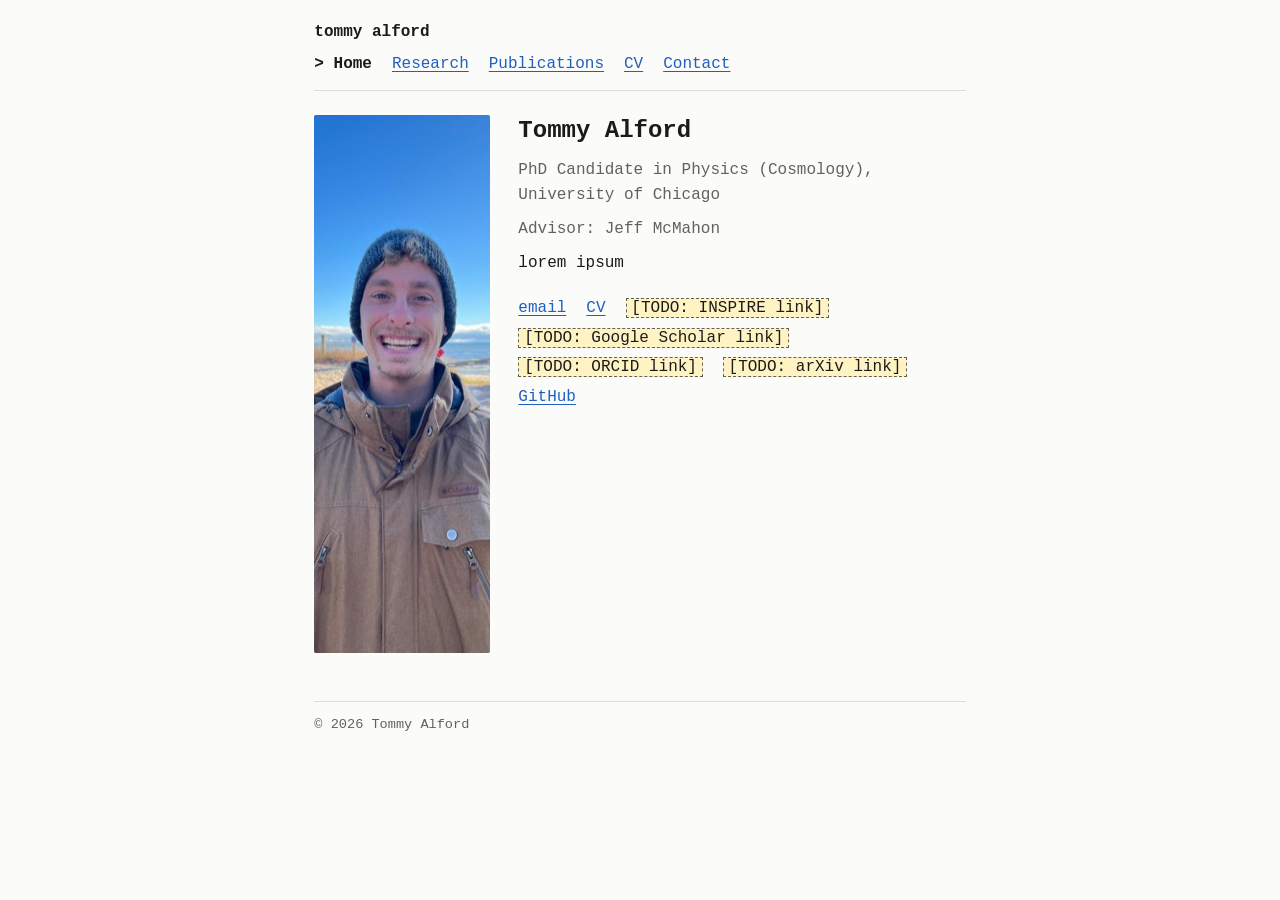
==== index.html @ ed558f35 "Add academic site: pages, styles, build script, and docs Plain HTML/CSS site with a stdlib build.py " ====
<!doctype html>
<html lang="en">
<head>
  <meta charset="utf-8">
  <meta name="viewport" content="width=device-width, initial-scale=1">
  <title>Tommy Alford</title>
  <meta name="description" content="Tommy Alford, PhD student in physics (cosmology) at the University of Chicago.">
  <meta name="color-scheme" content="light dark">
  <link rel="icon" href="assets/favicon.svg" type="image/svg+xml">
  <link rel="stylesheet" href="assets/style.css">
</head>
<body>
  <header class="site-header">
    <a class="brand" href="index.html">tommy alford</a>
    <nav aria-label="Main">
      <ul>
        <li><a href="index.html" aria-current="page">Home</a></li>
        <li><a href="research.html">Research</a></li>
        <li><a href="publications.html">Publications</a></li>
        <li><a href="cv.html">CV</a></li>
        <li><a href="contact.html">Contact</a></li>
      </ul>
    </nav>
  </header>
  <main>
    <div class="intro">
      <img class="headshot" src="assets/headshot-400.jpg" srcset="assets/headshot-400.jpg 1x, assets/headshot-800.jpg 2x" width="400" height="538" alt="Tommy Alford smiling, wearing a beanie and a brown jacket">
      <div>
        <h1>Tommy Alford</h1>
        <!-- BEGIN:intro -->
<p class="affil">PhD Candidate in Physics (Cosmology), University of Chicago</p>
<p class="affil">Advisor: Jeff McMahon</p>
<!-- END:intro -->
        <!-- BEGIN:bio -->
<p>lorem ipsum</p>
<!-- END:bio -->
        <!-- BEGIN:links -->
<ul class="links">
  <li><a href="mailto:tdalford1@gmail.com">email</a></li>
  <li><a href="cv.html">CV</a></li>
  <li><span class="todo">[TODO: INSPIRE link]</span></li>
  <li><span class="todo">[TODO: Google Scholar link]</span></li>
  <li><span class="todo">[TODO: ORCID link]</span></li>
  <li><span class="todo">[TODO: arXiv link]</span></li>
  <li><a href="https://github.com/tdalford">GitHub</a></li>
</ul>
<!-- END:links -->
      </div>
    </div>
  </main>
  <footer class="site-footer">
    <p>&copy; 2026 Tommy Alford</p>
  </footer>
</body>
</html>
---- assets/style.css ----
:root {
  color-scheme: light dark;
  --bg: #fbfbf9;
  --fg: #1b1b1a;
  --muted: #62625d;
  --accent: #1f5fbf;
  --rule: #dcdcd5;
  --todo-bg: #fff3c4;
  --font: Menlo, ui-monospace, SFMono-Regular, Consolas, "Liberation Mono", monospace;
}

@media (prefers-color-scheme: dark) {
  :root {
    --bg: #121212;
    --fg: #e6e6e1;
    --muted: #9b9b94;
    --accent: #86b4ff;
    --rule: #2d2d2b;
    --todo-bg: #3d3410;
  }
}

* { box-sizing: border-box; }

html {
  font-size: 15px;
  -webkit-text-size-adjust: 100%;
}

@media (min-width: 640px) {
  html { font-size: 16px; }
}

body {
  margin: 0 auto;
  padding: 1.25rem 1.25rem 3rem;
  max-width: 72ch;
  background: var(--bg);
  color: var(--fg);
  font-family: var(--font);
  line-height: 1.6;
  text-align: left;
}

a {
  color: var(--accent);
  text-underline-offset: 0.2em;
}

a:hover { text-decoration-thickness: 2px; }

a:focus-visible, object:focus-visible {
  outline: 2px solid var(--accent);
  outline-offset: 2px;
}

h1, h2 {
  font-weight: 700;
  line-height: 1.3;
}

h1 { font-size: 1.5rem; margin: 1.5rem 0 0.75rem; }
h2 { font-size: 1.1rem; margin: 2rem 0 0.5rem; }

p { margin: 0 0 1rem; }

/* header / nav */
.site-header {
  padding-bottom: 0.75rem;
  border-bottom: 1px solid var(--rule);
}

.brand {
  display: inline-block;
  margin-bottom: 0.4rem;
  color: var(--fg);
  font-weight: 700;
  text-decoration: none;
}

nav ul {
  display: flex;
  flex-wrap: wrap;
  gap: 0.25rem 1.25rem;
  margin: 0;
  padding: 0;
  list-style: none;
}

nav a[aria-current="page"] {
  color: var(--fg);
  text-decoration: none;
  font-weight: 700;
}

nav a[aria-current="page"]::before { content: "> "; }

/* home */
.intro {
  display: grid;
  grid-template-columns: 1fr;
  gap: 1rem 1.75rem;
  align-items: start;
  margin-top: 1.5rem;
}

.intro h1 { margin-top: 0; }

.headshot {
  width: 9rem;
  aspect-ratio: 4 / 5;
  object-fit: cover;
  object-position: 50% 25%;
  border-radius: 2px;
  background: var(--rule);
}

@media (min-width: 640px) {
  .intro { grid-template-columns: 11rem 1fr; }
  .headshot { width: 11rem; }
}

.affil { color: var(--muted); margin-bottom: 0.5rem; }

.links {
  display: flex;
  flex-wrap: wrap;
  gap: 0.25rem 1.25rem;
  margin: 1.25rem 0 0;
  padding: 0;
  list-style: none;
}

/* contact */
.kv {
  display: grid;
  grid-template-columns: max-content 1fr;
  gap: 0.4rem 1.5rem;
  margin: 1rem 0;
}

.kv dt { color: var(--muted); }
.kv dd { margin: 0; overflow-wrap: anywhere; }

@media (max-width: 479px) {
  .kv { grid-template-columns: 1fr; gap: 0; }
  .kv dd { margin-bottom: 0.75rem; }
}

/* publications */
.blurb { color: var(--muted); font-size: 0.9rem; }

.pubs {
  margin: 1rem 0 0;
  padding: 0;
  list-style: none;
}

.pubs li {
  margin-bottom: 1.25rem;
  padding-left: 1rem;
  border-left: 2px solid var(--rule);
}

.pubs li > span { display: block; }
.pub-authors { color: var(--muted); }
.pub-authors strong { color: var(--fg); }
.pub-venue { font-style: italic; }
.pub-links { margin-top: 0.15rem; }
.pub-contrib { margin-top: 0.25rem; font-size: 0.9rem; color: var(--muted); }

/* cv */
.pdf {
  display: block;
  width: 100%;
  height: 80vh;
  min-height: 28rem;
  border: 1px solid var(--rule);
}

.pdf-note { display: none; color: var(--muted); }

@media (max-width: 700px), (pointer: coarse) {
  .pdf { display: none; }
  .pdf-note { display: block; }
}

.button {
  display: inline-block;
  margin: 0.25rem 0 1rem;
  padding: 0.3rem 0.8rem;
  border: 1px solid var(--accent);
  border-radius: 2px;
  text-decoration: none;
}

.button:hover { background: var(--accent); color: var(--bg); }

/* placeholders */
.todo {
  padding: 0 0.3em;
  background: var(--todo-bg);
  color: var(--fg);
  border: 1px dashed var(--muted);
}

.site-footer {
  margin-top: 3rem;
  padding-top: 0.75rem;
  border-top: 1px solid var(--rule);
  color: var(--muted);
  font-size: 0.85rem;
}
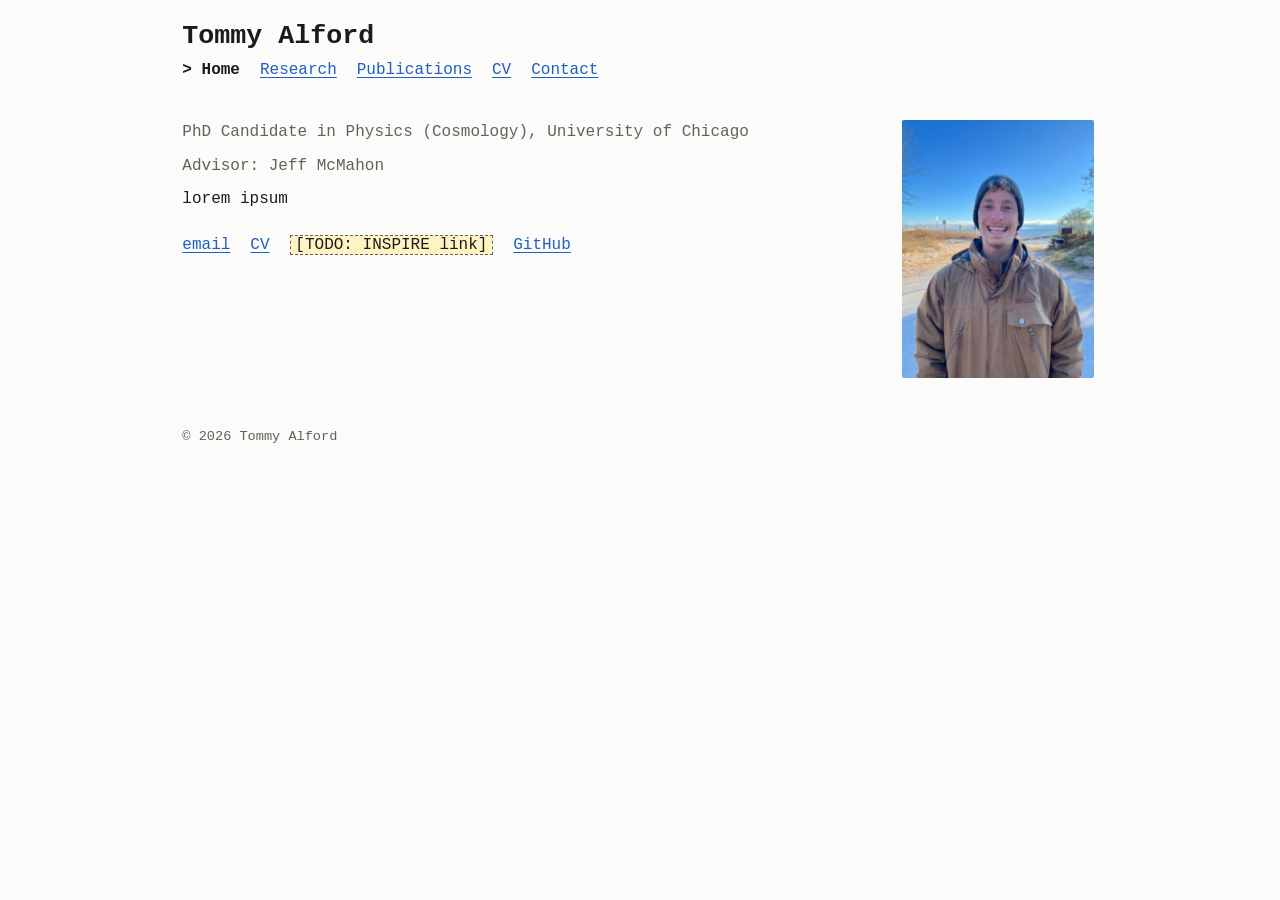
==== commit 8da31c1a: "Restyle layout: photo on right, larger title, no section rules Move the headshot to the right of the" ====
--- a/index.html
+++ b/index.html
@@ -11,7 +11,7 @@
 </head>
 <body>
   <header class="site-header">
-    <a class="brand" href="index.html">tommy alford</a>
+    <a class="brand" href="index.html">Tommy Alford</a>
     <nav aria-label="Main">
       <ul>
         <li><a href="index.html" aria-current="page">Home</a></li>
@@ -22,11 +22,11 @@
       </ul>
     </nav>
   </header>
-  <main>
+  <main class="home">
     <div class="intro">
       <img class="headshot" src="assets/headshot-400.jpg" srcset="assets/headshot-400.jpg 1x, assets/headshot-800.jpg 2x" width="400" height="538" alt="Tommy Alford smiling, wearing a beanie and a brown jacket">
       <div>
-        <h1>Tommy Alford</h1>
+        <h1 class="sr-only">Tommy Alford</h1>
         <!-- BEGIN:intro -->
 <p class="affil">PhD Candidate in Physics (Cosmology), University of Chicago</p>
 <p class="affil">Advisor: Jeff McMahon</p>
@@ -39,9 +39,6 @@
   <li><a href="mailto:tdalford1@gmail.com">email</a></li>
   <li><a href="cv.html">CV</a></li>
   <li><span class="todo">[TODO: INSPIRE link]</span></li>
-  <li><span class="todo">[TODO: Google Scholar link]</span></li>
-  <li><span class="todo">[TODO: ORCID link]</span></li>
-  <li><span class="todo">[TODO: arXiv link]</span></li>
   <li><a href="https://github.com/tdalford">GitHub</a></li>
 </ul>
 <!-- END:links -->
--- a/assets/style.css
+++ b/assets/style.css
@@ -34,7 +34,7 @@
 body {
   margin: 0 auto;
   padding: 1.25rem 1.25rem 3rem;
-  max-width: 72ch;
+  max-width: calc(72ch + 16.5rem);
   background: var(--bg);
   color: var(--fg);
   font-family: var(--font);
@@ -65,17 +65,29 @@
 p { margin: 0 0 1rem; }
 
 /* header / nav */
-.site-header {
-  padding-bottom: 0.75rem;
-  border-bottom: 1px solid var(--rule);
-}
+.site-header { padding-bottom: 0.75rem; }
+
+main { max-width: 72ch; }
+main.home { max-width: none; }
 
 .brand {
   display: inline-block;
   margin-bottom: 0.4rem;
   color: var(--fg);
+  font-size: 20pt;
   font-weight: 700;
+  line-height: 1.2;
   text-decoration: none;
+}
+
+.sr-only {
+  position: absolute;
+  width: 1px;
+  height: 1px;
+  margin: -1px;
+  overflow: hidden;
+  clip: rect(0 0 0 0);
+  white-space: nowrap;
 }
 
 nav ul {
@@ -104,20 +116,20 @@
   margin-top: 1.5rem;
 }
 
-.intro h1 { margin-top: 0; }
-
 .headshot {
   width: 9rem;
-  aspect-ratio: 4 / 5;
-  object-fit: cover;
-  object-position: 50% 25%;
+  height: auto;
   border-radius: 2px;
   background: var(--rule);
 }
 
 @media (min-width: 640px) {
-  .intro { grid-template-columns: 11rem 1fr; }
-  .headshot { width: 11rem; }
+  .intro {
+    grid-template-columns: minmax(0, 72ch) 12rem;
+    justify-content: start;
+  }
+  .intro > div { grid-column: 1; grid-row: 1; }
+  .headshot { grid-column: 2; grid-row: 1; width: 12rem; }
 }
 
 .affil { color: var(--muted); margin-bottom: 0.5rem; }
@@ -206,8 +218,6 @@
 
 .site-footer {
   margin-top: 3rem;
-  padding-top: 0.75rem;
-  border-top: 1px solid var(--rule);
   color: var(--muted);
   font-size: 0.85rem;
 }
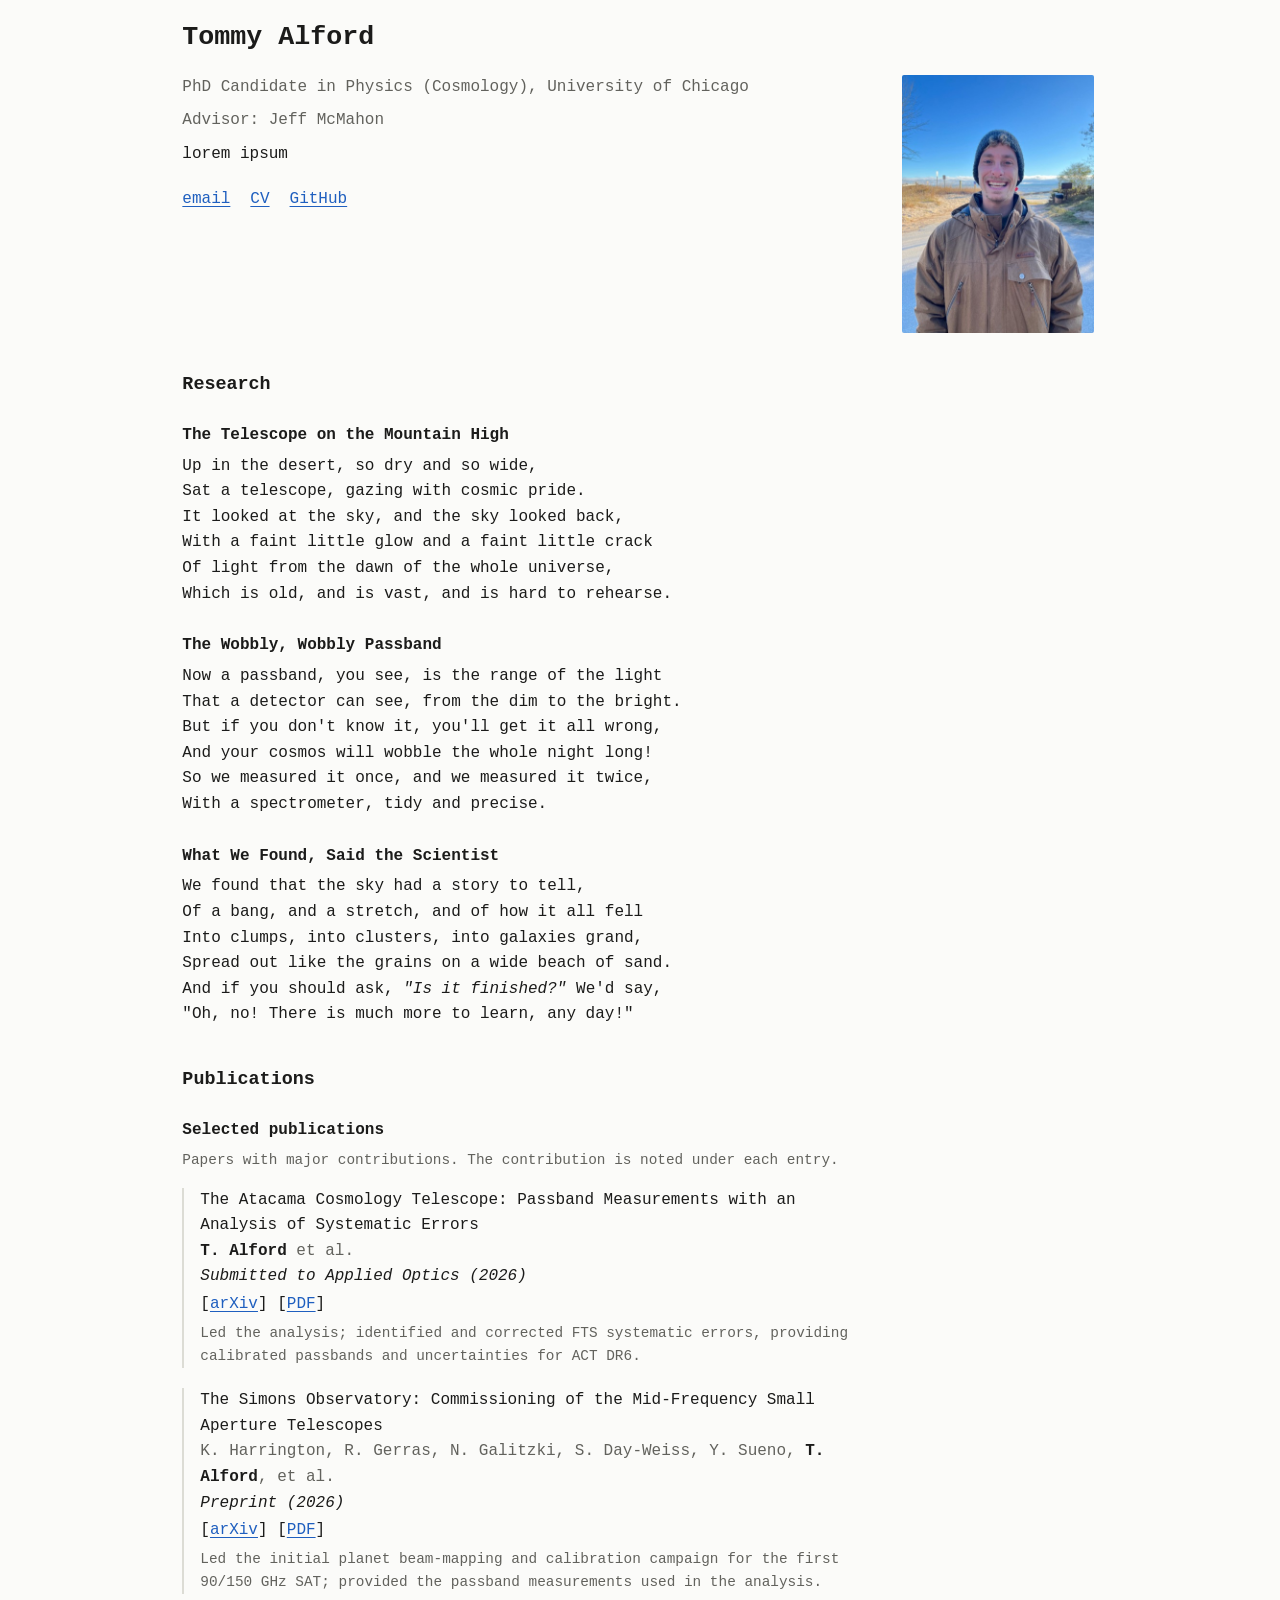
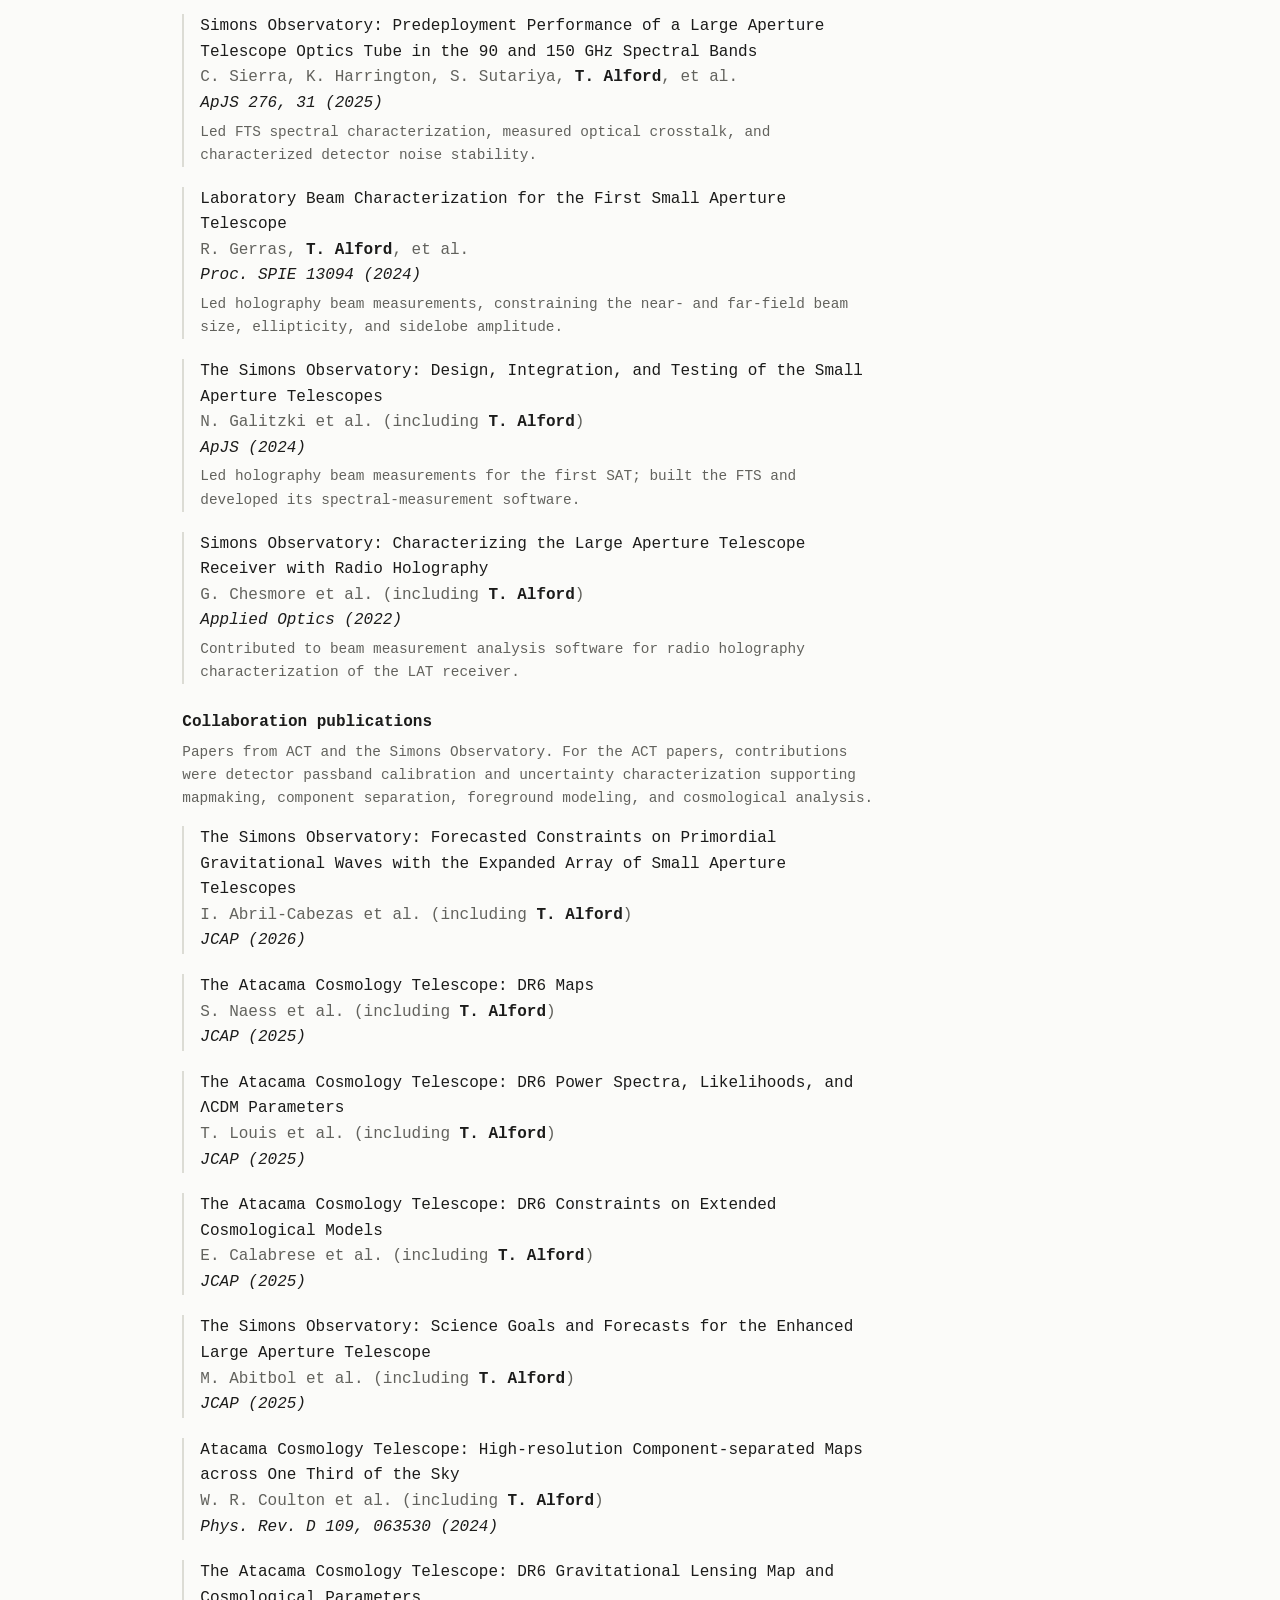
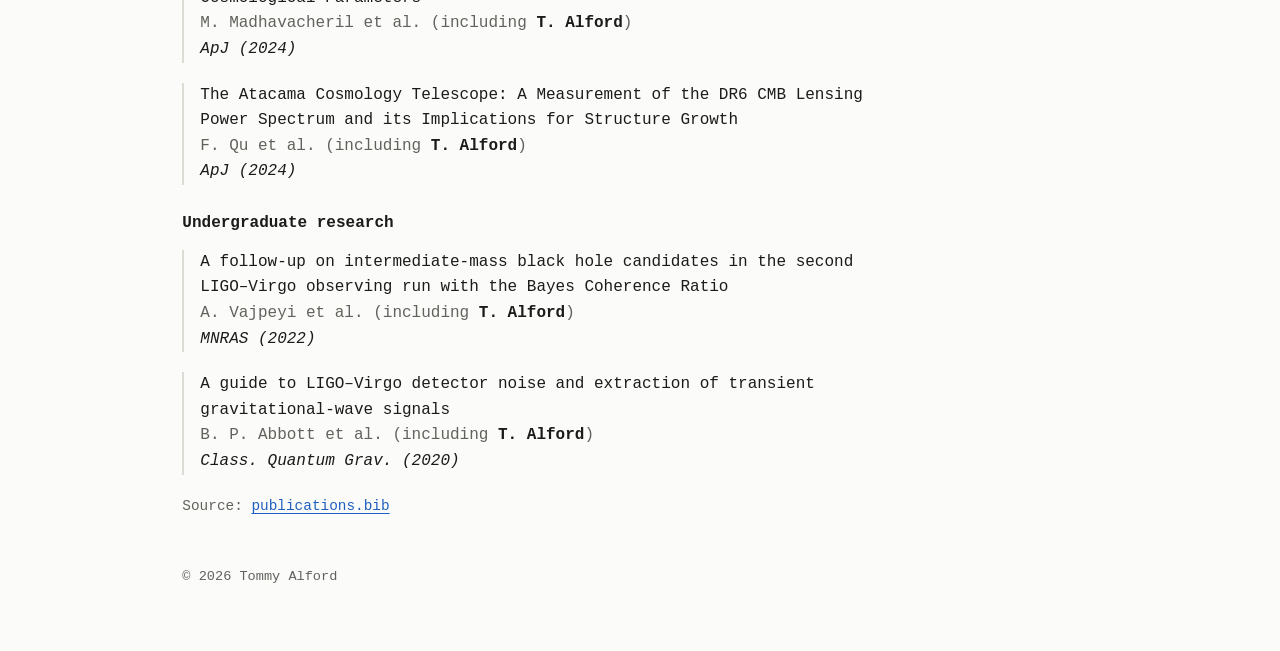
==== commit e953d48a: "Collapse site into a single page Move the bio, links, and research text into index.html, drop the ex" ====
--- a/index.html
+++ b/index.html
@@ -10,41 +10,160 @@
   <link rel="stylesheet" href="assets/style.css">
 </head>
 <body>
-  <header class="site-header">
-    <a class="brand" href="index.html">Tommy Alford</a>
-    <nav aria-label="Main">
-      <ul>
-        <li><a href="index.html" aria-current="page">Home</a></li>
-        <li><a href="research.html">Research</a></li>
-        <li><a href="publications.html">Publications</a></li>
-        <li><a href="cv.html">CV</a></li>
-        <li><a href="contact.html">Contact</a></li>
-      </ul>
-    </nav>
-  </header>
-  <main class="home">
+  <main>
+    <h1>Tommy Alford</h1>
+
     <div class="intro">
       <img class="headshot" src="assets/headshot-400.jpg" srcset="assets/headshot-400.jpg 1x, assets/headshot-800.jpg 2x" width="400" height="538" alt="Tommy Alford smiling, wearing a beanie and a brown jacket">
       <div>
-        <h1 class="sr-only">Tommy Alford</h1>
-        <!-- BEGIN:intro -->
-<p class="affil">PhD Candidate in Physics (Cosmology), University of Chicago</p>
-<p class="affil">Advisor: Jeff McMahon</p>
-<!-- END:intro -->
-        <!-- BEGIN:bio -->
-<p>lorem ipsum</p>
-<!-- END:bio -->
-        <!-- BEGIN:links -->
-<ul class="links">
-  <li><a href="mailto:tdalford1@gmail.com">email</a></li>
-  <li><a href="cv.html">CV</a></li>
-  <li><span class="todo">[TODO: INSPIRE link]</span></li>
-  <li><a href="https://github.com/tdalford">GitHub</a></li>
-</ul>
-<!-- END:links -->
+        <p class="affil">PhD Candidate in Physics (Cosmology), University of Chicago</p>
+        <p class="affil">Advisor: Jeff McMahon</p>
+        <p>lorem ipsum</p>
+        <ul class="links">
+          <li><a href="mailto:tdalford1@gmail.com">email</a></li>
+          <li><a href="content/cv.pdf">CV</a></li>
+          <li><a href="https://github.com/tdalford">GitHub</a></li>
+        </ul>
       </div>
     </div>
+
+    <!-- PLACEHOLDER: original Seuss-style verse, not real research text. Replace this whole section. -->
+    <section id="research">
+      <h2>Research</h2>
+
+      <h3>The Telescope on the Mountain High</h3>
+      <p>Up in the desert, so dry and so wide,<br>
+      Sat a telescope, gazing with cosmic pride.<br>
+      It looked at the sky, and the sky looked back,<br>
+      With a faint little glow and a faint little crack<br>
+      Of light from the dawn of the whole universe,<br>
+      Which is old, and is vast, and is hard to rehearse.</p>
+
+      <h3>The Wobbly, Wobbly Passband</h3>
+      <p>Now a passband, you see, is the range of the light<br>
+      That a detector can see, from the dim to the bright.<br>
+      But if you don't know it, you'll get it all wrong,<br>
+      And your cosmos will wobble the whole night long!<br>
+      So we measured it once, and we measured it twice,<br>
+      With a spectrometer, tidy and precise.</p>
+
+      <h3>What We Found, Said the Scientist</h3>
+      <p>We found that the sky had a story to tell,<br>
+      Of a bang, and a stretch, and of how it all fell<br>
+      Into clumps, into clusters, into galaxies grand,<br>
+      Spread out like the grains on a wide beach of sand.<br>
+      And if you should ask, <em>"Is it finished?"</em> We'd say,<br>
+      "Oh, no! There is much more to learn, any day!"</p>
+    </section>
+
+    <section id="publications">
+      <h2>Publications</h2>
+      <!-- Generated from content/publications.bib by build_pubs.py. Do not edit between the markers. -->
+      <!-- BEGIN:pubs -->
+<h3>Selected publications</h3>
+<p class="blurb">Papers with major contributions. The contribution is noted under each entry.</p>
+<ul class="pubs">
+    <li id="alford2026passbands">
+      <span class="pub-title">The Atacama Cosmology Telescope: Passband Measurements with an Analysis of Systematic Errors</span>
+      <span class="pub-authors"><strong>T. Alford</strong> et al.</span>
+      <span class="pub-venue">Submitted to Applied Optics (2026)</span>
+      <span class="pub-links">[<a href="https://arxiv.org/abs/2608.18348">arXiv</a>] [<a href="https://arxiv.org/pdf/2608.18348">PDF</a>]</span>
+      <span class="pub-contrib">Led the analysis; identified and corrected FTS systematic errors, providing calibrated passbands and uncertainties for ACT DR6.</span>
+    </li>
+    <li id="harrington2026sat">
+      <span class="pub-title">The Simons Observatory: Commissioning of the Mid-Frequency Small Aperture Telescopes</span>
+      <span class="pub-authors">K. Harrington, R. Gerras, N. Galitzki, S. Day-Weiss, Y. Sueno, <strong>T. Alford</strong>, et al.</span>
+      <span class="pub-venue">Preprint (2026)</span>
+      <span class="pub-links">[<a href="https://arxiv.org/abs/2609.26938">arXiv</a>] [<a href="https://arxiv.org/pdf/2609.26938">PDF</a>]</span>
+      <span class="pub-contrib">Led the initial planet beam-mapping and calibration campaign for the first 90/150 GHz SAT; provided the passband measurements used in the analysis.</span>
+    </li>
+    <li id="sierra2025lat">
+      <span class="pub-title">Simons Observatory: Predeployment Performance of a Large Aperture Telescope Optics Tube in the 90 and 150 GHz Spectral Bands</span>
+      <span class="pub-authors">C. Sierra, K. Harrington, S. Sutariya, <strong>T. Alford</strong>, et al.</span>
+      <span class="pub-venue">ApJS 276, 31 (2025)</span>
+      <span class="pub-contrib">Led FTS spectral characterization, measured optical crosstalk, and characterized detector noise stability.</span>
+    </li>
+    <li id="gerras2024beam">
+      <span class="pub-title">Laboratory Beam Characterization for the First Small Aperture Telescope</span>
+      <span class="pub-authors">R. Gerras, <strong>T. Alford</strong>, et al.</span>
+      <span class="pub-venue">Proc. SPIE 13094 (2024)</span>
+      <span class="pub-contrib">Led holography beam measurements, constraining the near- and far-field beam size, ellipticity, and sidelobe amplitude.</span>
+    </li>
+    <li id="galitzki2024sat">
+      <span class="pub-title">The Simons Observatory: Design, Integration, and Testing of the Small Aperture Telescopes</span>
+      <span class="pub-authors">N. Galitzki et al. (including <strong>T. Alford</strong>)</span>
+      <span class="pub-venue">ApJS (2024)</span>
+      <span class="pub-contrib">Led holography beam measurements for the first SAT; built the FTS and developed its spectral-measurement software.</span>
+    </li>
+    <li id="chesmore2022holography">
+      <span class="pub-title">Simons Observatory: Characterizing the Large Aperture Telescope Receiver with Radio Holography</span>
+      <span class="pub-authors">G. Chesmore et al. (including <strong>T. Alford</strong>)</span>
+      <span class="pub-venue">Applied Optics (2022)</span>
+      <span class="pub-contrib">Contributed to beam measurement analysis software for radio holography characterization of the LAT receiver.</span>
+    </li>
+</ul>
+<h3>Collaboration publications</h3>
+<p class="blurb">Papers from ACT and the Simons Observatory. For the ACT papers, contributions were detector passband calibration and uncertainty characterization supporting mapmaking, component separation, foreground modeling, and cosmological analysis.</p>
+<ul class="pubs">
+    <li id="abrilcabezas2026sat">
+      <span class="pub-title">The Simons Observatory: Forecasted Constraints on Primordial Gravitational Waves with the Expanded Array of Small Aperture Telescopes</span>
+      <span class="pub-authors">I. Abril-Cabezas et al. (including <strong>T. Alford</strong>)</span>
+      <span class="pub-venue">JCAP (2026)</span>
+    </li>
+    <li id="naess2025dr6maps">
+      <span class="pub-title">The Atacama Cosmology Telescope: DR6 Maps</span>
+      <span class="pub-authors">S. Naess et al. (including <strong>T. Alford</strong>)</span>
+      <span class="pub-venue">JCAP (2025)</span>
+    </li>
+    <li id="louis2025dr6">
+      <span class="pub-title">The Atacama Cosmology Telescope: DR6 Power Spectra, Likelihoods, and ΛCDM Parameters</span>
+      <span class="pub-authors">T. Louis et al. (including <strong>T. Alford</strong>)</span>
+      <span class="pub-venue">JCAP (2025)</span>
+    </li>
+    <li id="calabrese2025dr6">
+      <span class="pub-title">The Atacama Cosmology Telescope: DR6 Constraints on Extended Cosmological Models</span>
+      <span class="pub-authors">E. Calabrese et al. (including <strong>T. Alford</strong>)</span>
+      <span class="pub-venue">JCAP (2025)</span>
+    </li>
+    <li id="abitbol2025alat">
+      <span class="pub-title">The Simons Observatory: Science Goals and Forecasts for the Enhanced Large Aperture Telescope</span>
+      <span class="pub-authors">M. Abitbol et al. (including <strong>T. Alford</strong>)</span>
+      <span class="pub-venue">JCAP (2025)</span>
+    </li>
+    <li id="coulton2024component">
+      <span class="pub-title">Atacama Cosmology Telescope: High-resolution Component-separated Maps across One Third of the Sky</span>
+      <span class="pub-authors">W. R. Coulton et al. (including <strong>T. Alford</strong>)</span>
+      <span class="pub-venue">Phys. Rev. D 109, 063530 (2024)</span>
+    </li>
+    <li id="madhavacheril2024lensing">
+      <span class="pub-title">The Atacama Cosmology Telescope: DR6 Gravitational Lensing Map and Cosmological Parameters</span>
+      <span class="pub-authors">M. Madhavacheril et al. (including <strong>T. Alford</strong>)</span>
+      <span class="pub-venue">ApJ (2024)</span>
+    </li>
+    <li id="qu2024lensing">
+      <span class="pub-title">The Atacama Cosmology Telescope: A Measurement of the DR6 CMB Lensing Power Spectrum and its Implications for Structure Growth</span>
+      <span class="pub-authors">F. Qu et al. (including <strong>T. Alford</strong>)</span>
+      <span class="pub-venue">ApJ (2024)</span>
+    </li>
+</ul>
+<h3>Undergraduate research</h3>
+<ul class="pubs">
+    <li id="vajpeyi2022imbh">
+      <span class="pub-title">A follow-up on intermediate-mass black hole candidates in the second LIGO–Virgo observing run with the Bayes Coherence Ratio</span>
+      <span class="pub-authors">A. Vajpeyi et al. (including <strong>T. Alford</strong>)</span>
+      <span class="pub-venue">MNRAS (2022)</span>
+    </li>
+    <li id="abbott2020noise">
+      <span class="pub-title">A guide to LIGO–Virgo detector noise and extraction of transient gravitational-wave signals</span>
+      <span class="pub-authors">B. P. Abbott et al. (including <strong>T. Alford</strong>)</span>
+      <span class="pub-venue">Class. Quantum Grav. (2020)</span>
+    </li>
+</ul>
+<p class="blurb">Source: <a href="content/publications.bib">publications.bib</a></p>
+<!-- END:pubs -->
+    </section>
   </main>
+
   <footer class="site-footer">
     <p>&copy; 2026 Tommy Alford</p>
   </footer>
--- a/assets/style.css
+++ b/assets/style.css
@@ -5,7 +5,6 @@
   --muted: #62625d;
   --accent: #1f5fbf;
   --rule: #dcdcd5;
-  --todo-bg: #fff3c4;
   --font: Menlo, ui-monospace, SFMono-Regular, Consolas, "Liberation Mono", monospace;
 }
 
@@ -16,7 +15,6 @@
     --muted: #9b9b94;
     --accent: #86b4ff;
     --rule: #2d2d2b;
-    --todo-bg: #3d3410;
   }
 }
 
@@ -49,71 +47,30 @@
 
 a:hover { text-decoration-thickness: 2px; }
 
-a:focus-visible, object:focus-visible {
+a:focus-visible {
   outline: 2px solid var(--accent);
   outline-offset: 2px;
 }
 
-h1, h2 {
+h1, h2, h3 {
   font-weight: 700;
   line-height: 1.3;
 }
 
-h1 { font-size: 1.5rem; margin: 1.5rem 0 0.75rem; }
-h2 { font-size: 1.1rem; margin: 2rem 0 0.5rem; }
+h1 { font-size: 20pt; margin: 0 0 1.25rem; }
+h2 { font-size: 1.15rem; margin: 2.5rem 0 0.5rem; }
+h3 { font-size: 1rem; margin: 1.75rem 0 0.5rem; }
 
 p { margin: 0 0 1rem; }
 
-/* header / nav */
-.site-header { padding-bottom: 0.75rem; }
+main > section { max-width: 72ch; }
 
-main { max-width: 72ch; }
-main.home { max-width: none; }
-
-.brand {
-  display: inline-block;
-  margin-bottom: 0.4rem;
-  color: var(--fg);
-  font-size: 20pt;
-  font-weight: 700;
-  line-height: 1.2;
-  text-decoration: none;
-}
-
-.sr-only {
-  position: absolute;
-  width: 1px;
-  height: 1px;
-  margin: -1px;
-  overflow: hidden;
-  clip: rect(0 0 0 0);
-  white-space: nowrap;
-}
-
-nav ul {
-  display: flex;
-  flex-wrap: wrap;
-  gap: 0.25rem 1.25rem;
-  margin: 0;
-  padding: 0;
-  list-style: none;
-}
-
-nav a[aria-current="page"] {
-  color: var(--fg);
-  text-decoration: none;
-  font-weight: 700;
-}
-
-nav a[aria-current="page"]::before { content: "> "; }
-
-/* home */
+/* intro: text on the left, photo on the right (photo on top on phones) */
 .intro {
   display: grid;
   grid-template-columns: 1fr;
   gap: 1rem 1.75rem;
   align-items: start;
-  margin-top: 1.5rem;
 }
 
 .headshot {
@@ -143,22 +100,6 @@
   list-style: none;
 }
 
-/* contact */
-.kv {
-  display: grid;
-  grid-template-columns: max-content 1fr;
-  gap: 0.4rem 1.5rem;
-  margin: 1rem 0;
-}
-
-.kv dt { color: var(--muted); }
-.kv dd { margin: 0; overflow-wrap: anywhere; }
-
-@media (max-width: 479px) {
-  .kv { grid-template-columns: 1fr; gap: 0; }
-  .kv dd { margin-bottom: 0.75rem; }
-}
-
 /* publications */
 .blurb { color: var(--muted); font-size: 0.9rem; }
 
@@ -181,41 +122,6 @@
 .pub-links { margin-top: 0.15rem; }
 .pub-contrib { margin-top: 0.25rem; font-size: 0.9rem; color: var(--muted); }
 
-/* cv */
-.pdf {
-  display: block;
-  width: 100%;
-  height: 80vh;
-  min-height: 28rem;
-  border: 1px solid var(--rule);
-}
-
-.pdf-note { display: none; color: var(--muted); }
-
-@media (max-width: 700px), (pointer: coarse) {
-  .pdf { display: none; }
-  .pdf-note { display: block; }
-}
-
-.button {
-  display: inline-block;
-  margin: 0.25rem 0 1rem;
-  padding: 0.3rem 0.8rem;
-  border: 1px solid var(--accent);
-  border-radius: 2px;
-  text-decoration: none;
-}
-
-.button:hover { background: var(--accent); color: var(--bg); }
-
-/* placeholders */
-.todo {
-  padding: 0 0.3em;
-  background: var(--todo-bg);
-  color: var(--fg);
-  border: 1px dashed var(--muted);
-}
-
 .site-footer {
   margin-top: 3rem;
   color: var(--muted);
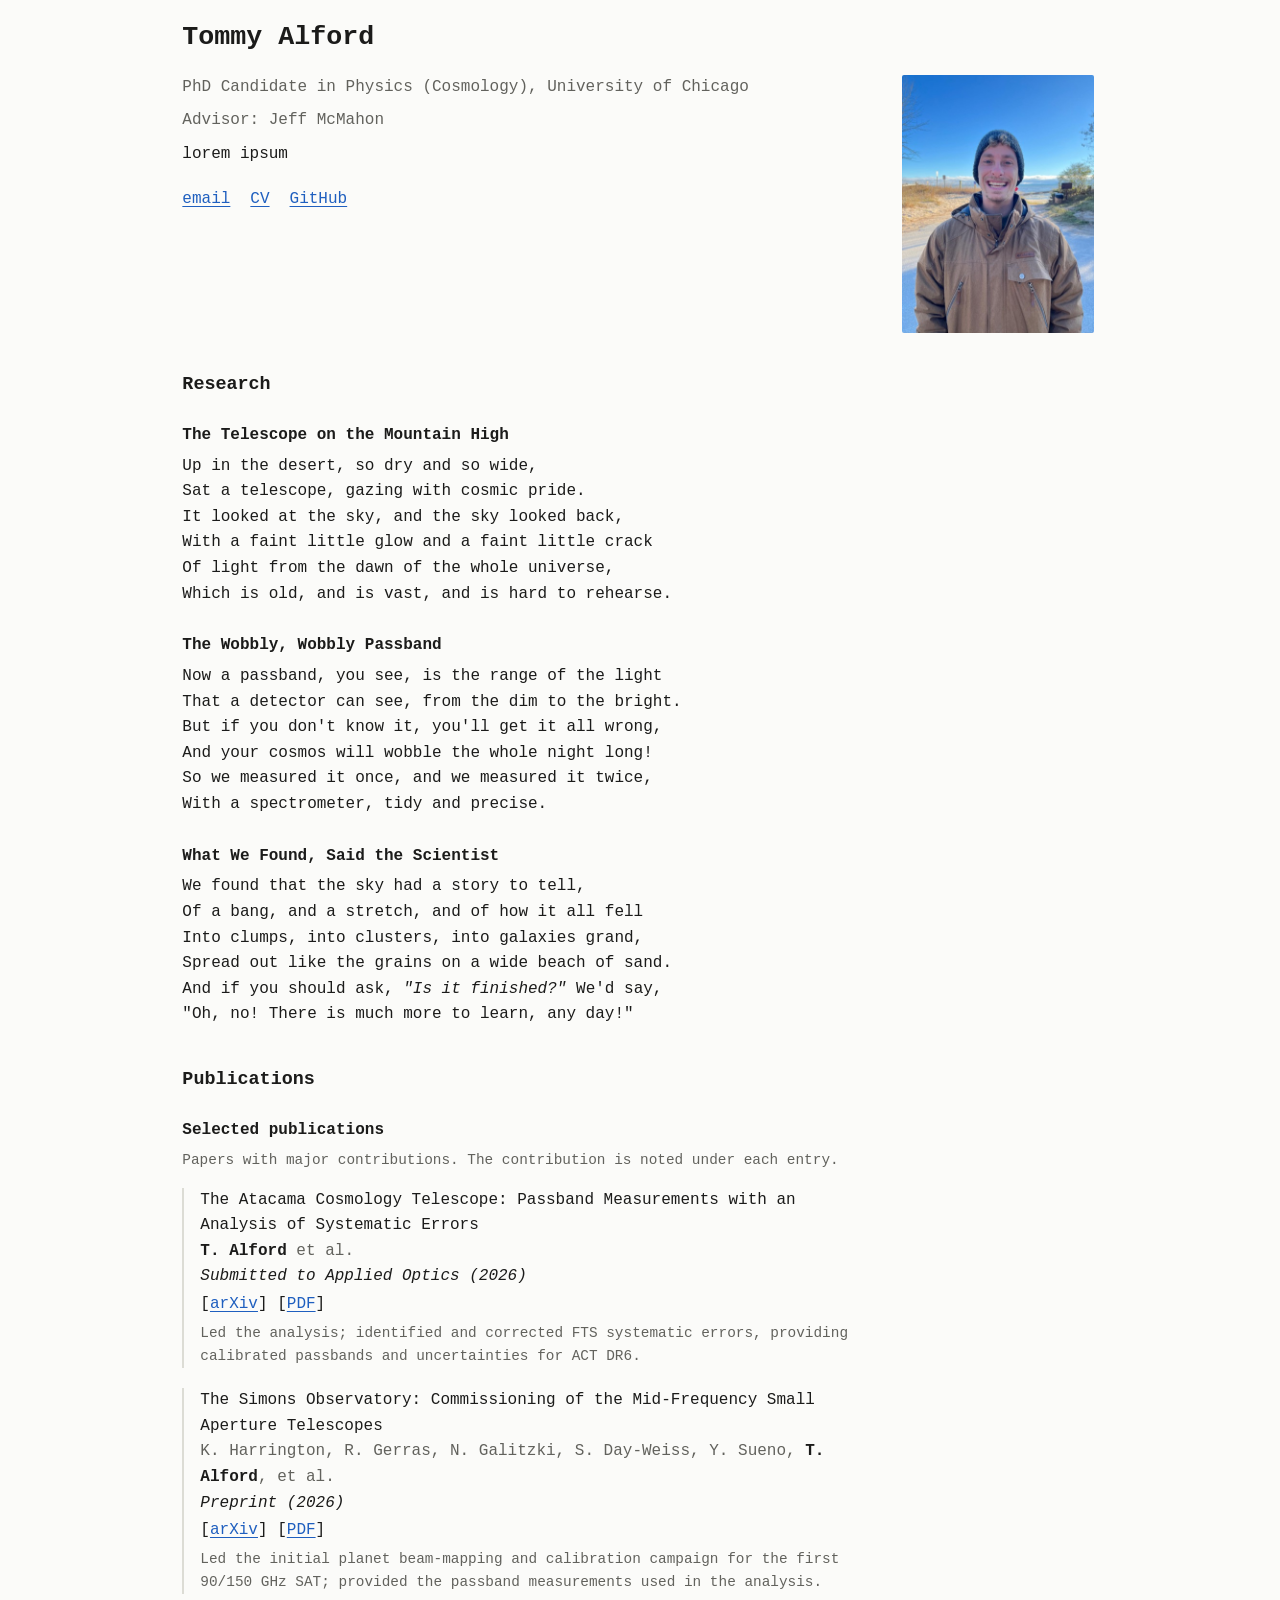
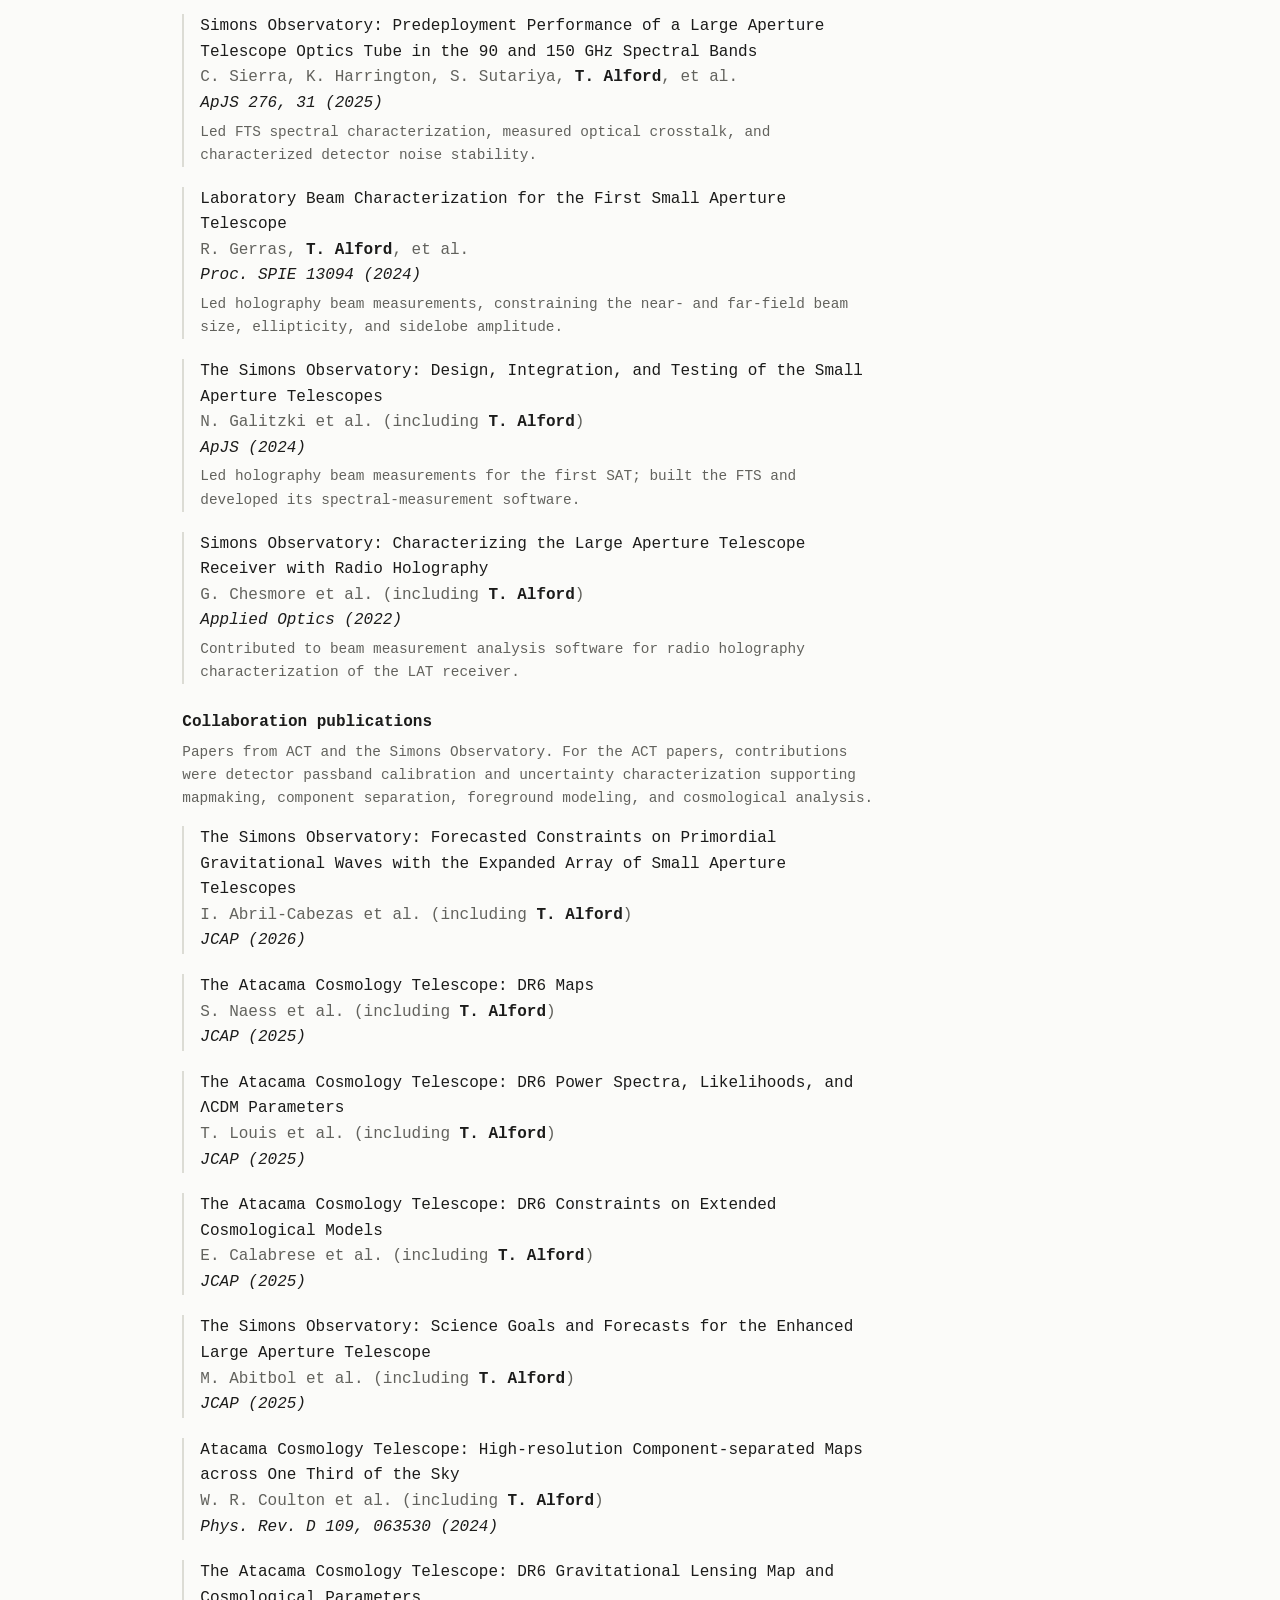
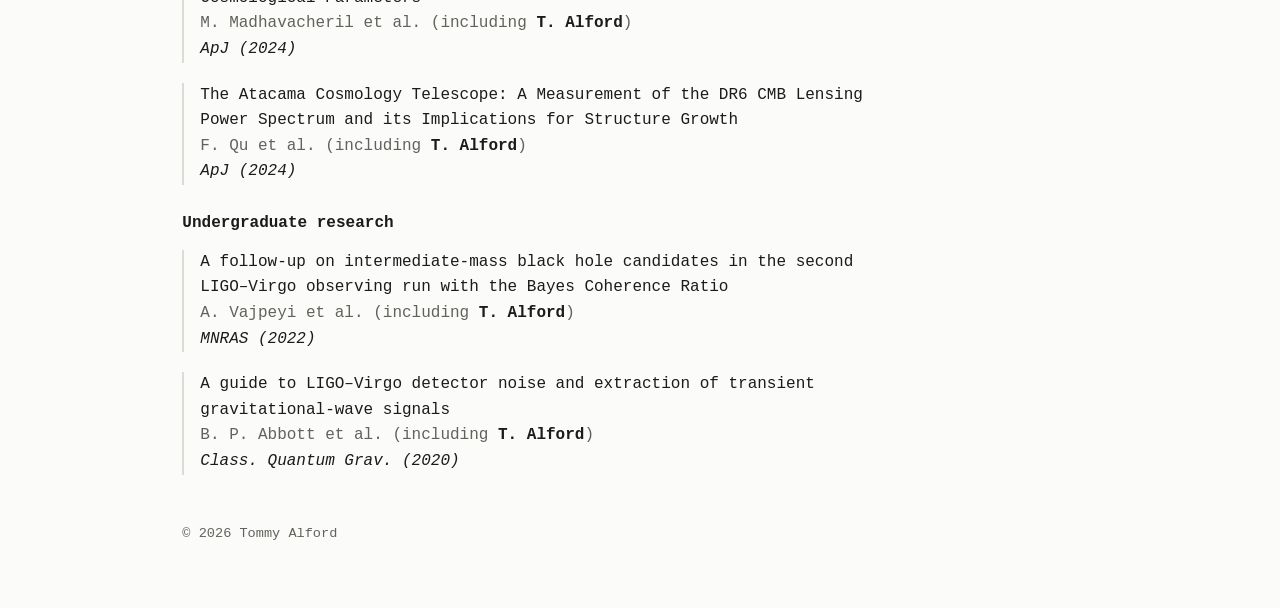
==== commit 5b30ed69: "Update email, remove publications.bib line" ====
--- a/index.html
+++ b/index.html
@@ -5,7 +5,7 @@
   <meta name="viewport" content="width=device-width, initial-scale=1">
   <title>Tommy Alford</title>
   <meta name="description" content="Tommy Alford, PhD student in physics (cosmology) at the University of Chicago.">
-  <meta name="color-scheme" content="light dark">
+  <meta name="color-scheme" content="light">
   <link rel="icon" href="assets/favicon.svg" type="image/svg+xml">
   <link rel="stylesheet" href="assets/style.css">
 </head>
@@ -20,7 +20,7 @@
         <p class="affil">Advisor: Jeff McMahon</p>
         <p>lorem ipsum</p>
         <ul class="links">
-          <li><a href="mailto:tdalford1@gmail.com">email</a></li>
+          <li><a href="mailto:tdalford@uchicago.edu">email</a></li>
           <li><a href="content/cv.pdf">CV</a></li>
           <li><a href="https://github.com/tdalford">GitHub</a></li>
         </ul>
@@ -159,7 +159,6 @@
       <span class="pub-venue">Class. Quantum Grav. (2020)</span>
     </li>
 </ul>
-<p class="blurb">Source: <a href="content/publications.bib">publications.bib</a></p>
 <!-- END:pubs -->
     </section>
   </main>
--- a/assets/style.css
+++ b/assets/style.css
@@ -1,21 +1,11 @@
 :root {
-  color-scheme: light dark;
+  color-scheme: light;
   --bg: #fbfbf9;
   --fg: #1b1b1a;
   --muted: #62625d;
   --accent: #1f5fbf;
   --rule: #dcdcd5;
   --font: Menlo, ui-monospace, SFMono-Regular, Consolas, "Liberation Mono", monospace;
-}
-
-@media (prefers-color-scheme: dark) {
-  :root {
-    --bg: #121212;
-    --fg: #e6e6e1;
-    --muted: #9b9b94;
-    --accent: #86b4ff;
-    --rule: #2d2d2b;
-  }
 }
 
 * { box-sizing: border-box; }
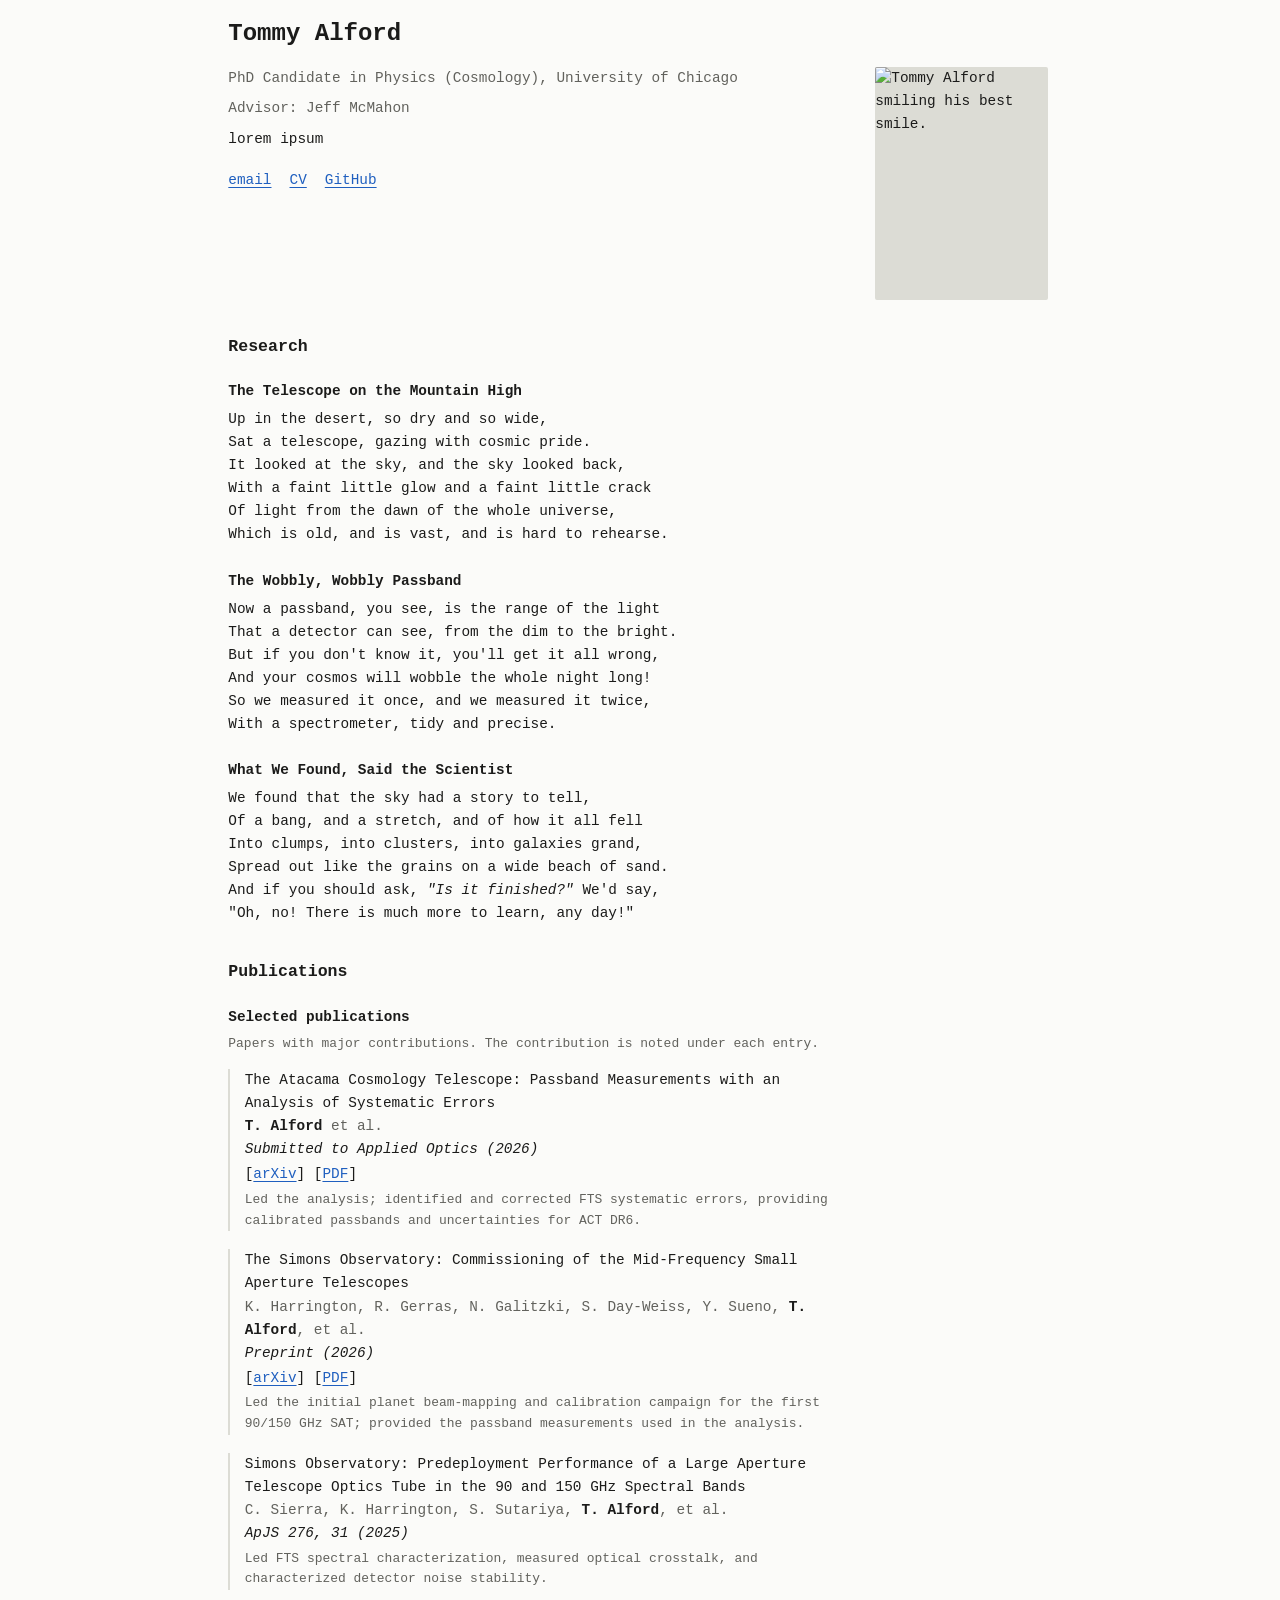
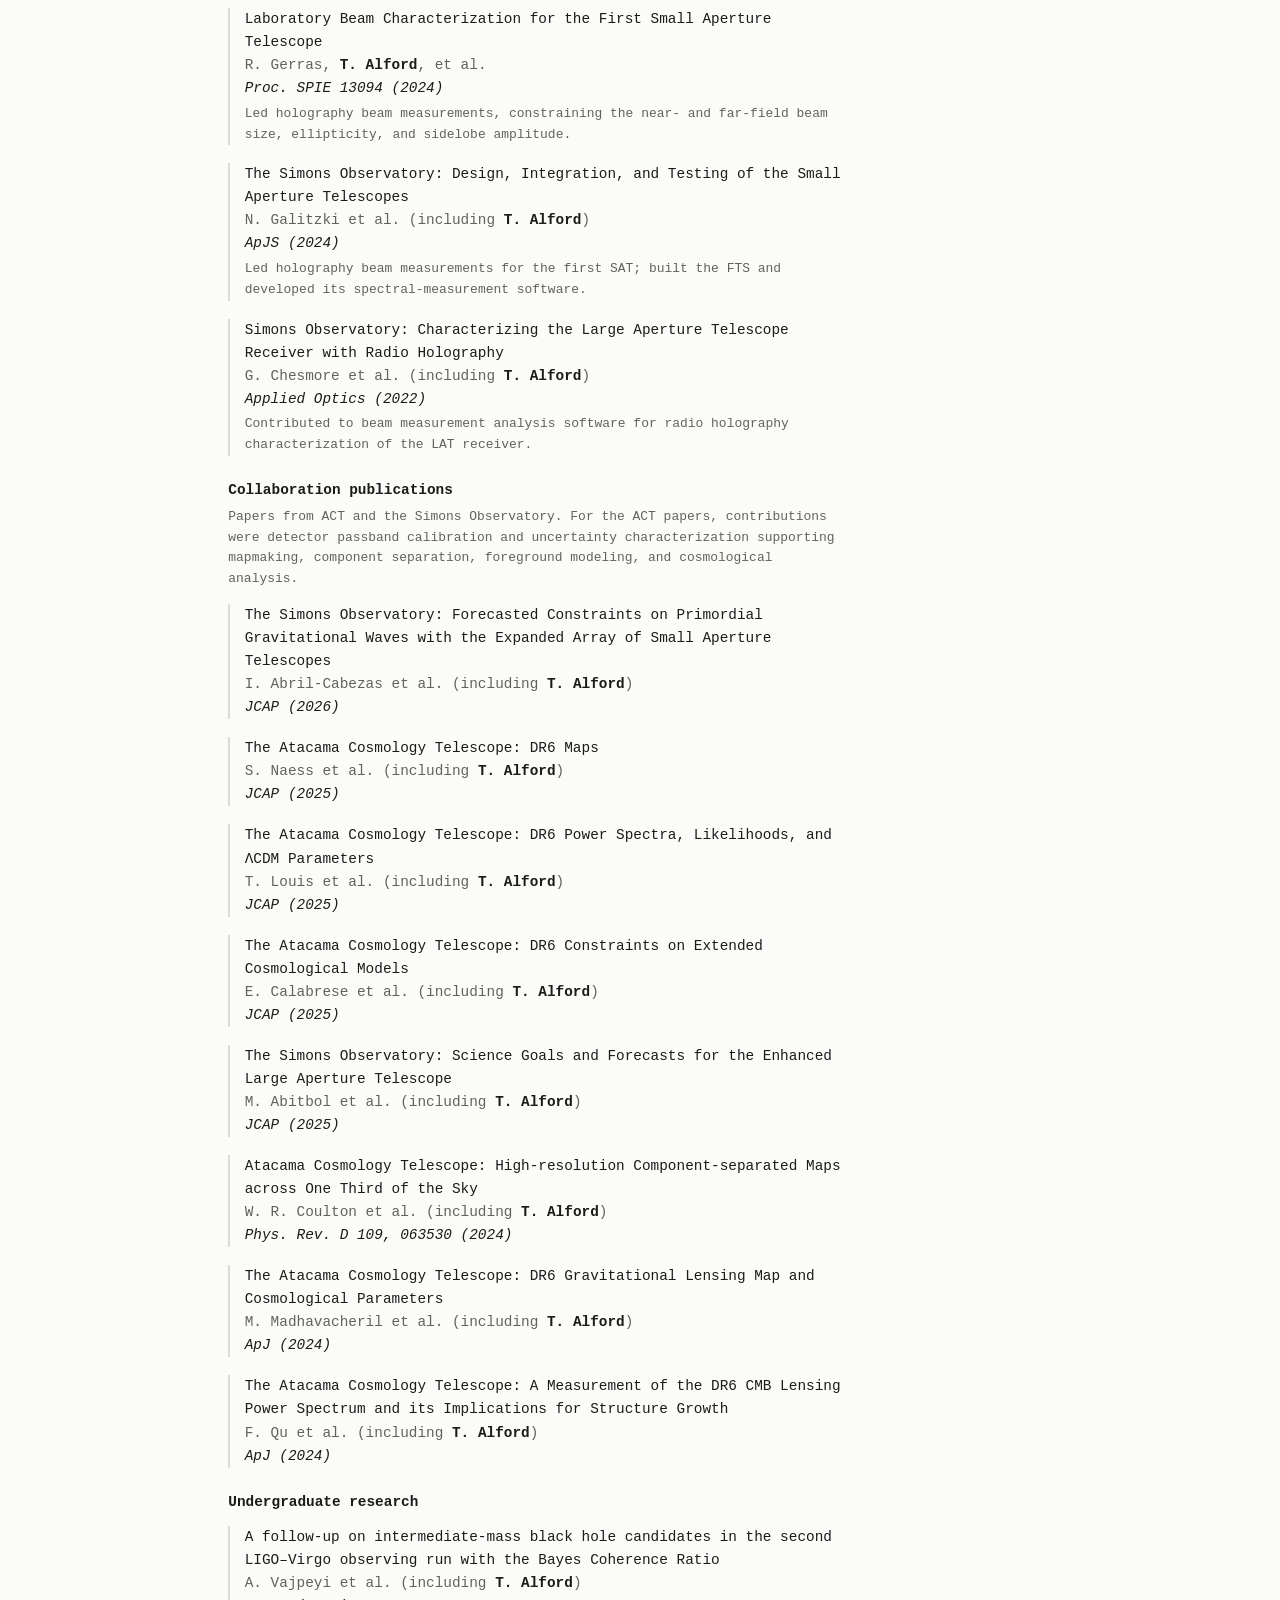
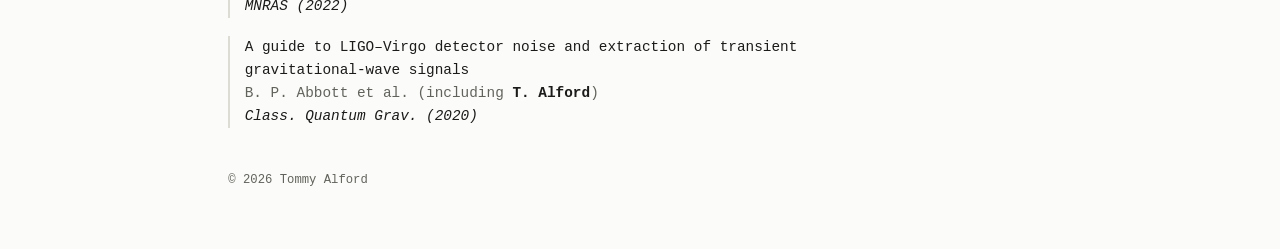
==== commit a75bf4b9: "Update headshot" ====
--- a/index.html
+++ b/index.html
@@ -14,7 +14,7 @@
     <h1>Tommy Alford</h1>
 
     <div class="intro">
-      <img class="headshot" src="assets/headshot-400.jpg" srcset="assets/headshot-400.jpg 1x, assets/headshot-800.jpg 2x" width="400" height="538" alt="Tommy Alford smiling, wearing a beanie and a brown jacket">
+      <img class="headshot" src="assets/headshot-400.png" srcset="assets/headshot-400.png 1x, assets/headshot-800.png 2x" width="400" height="538" alt="Tommy Alford smiling his best smile.">
       <div>
         <p class="affil">PhD Candidate in Physics (Cosmology), University of Chicago</p>
         <p class="affil">Advisor: Jeff McMahon</p>
--- a/assets/style.css
+++ b/assets/style.css
@@ -11,12 +11,12 @@
 * { box-sizing: border-box; }
 
 html {
-  font-size: 15px;
+  font-size: 13.5px;
   -webkit-text-size-adjust: 100%;
 }
 
 @media (min-width: 640px) {
-  html { font-size: 16px; }
+  html { font-size: 14.4px; }
 }
 
 body {
@@ -47,7 +47,7 @@
   line-height: 1.3;
 }
 
-h1 { font-size: 20pt; margin: 0 0 1.25rem; }
+h1 { font-size: 18pt; margin: 0 0 1.25rem; }
 h2 { font-size: 1.15rem; margin: 2.5rem 0 0.5rem; }
 h3 { font-size: 1rem; margin: 1.75rem 0 0.5rem; }
 
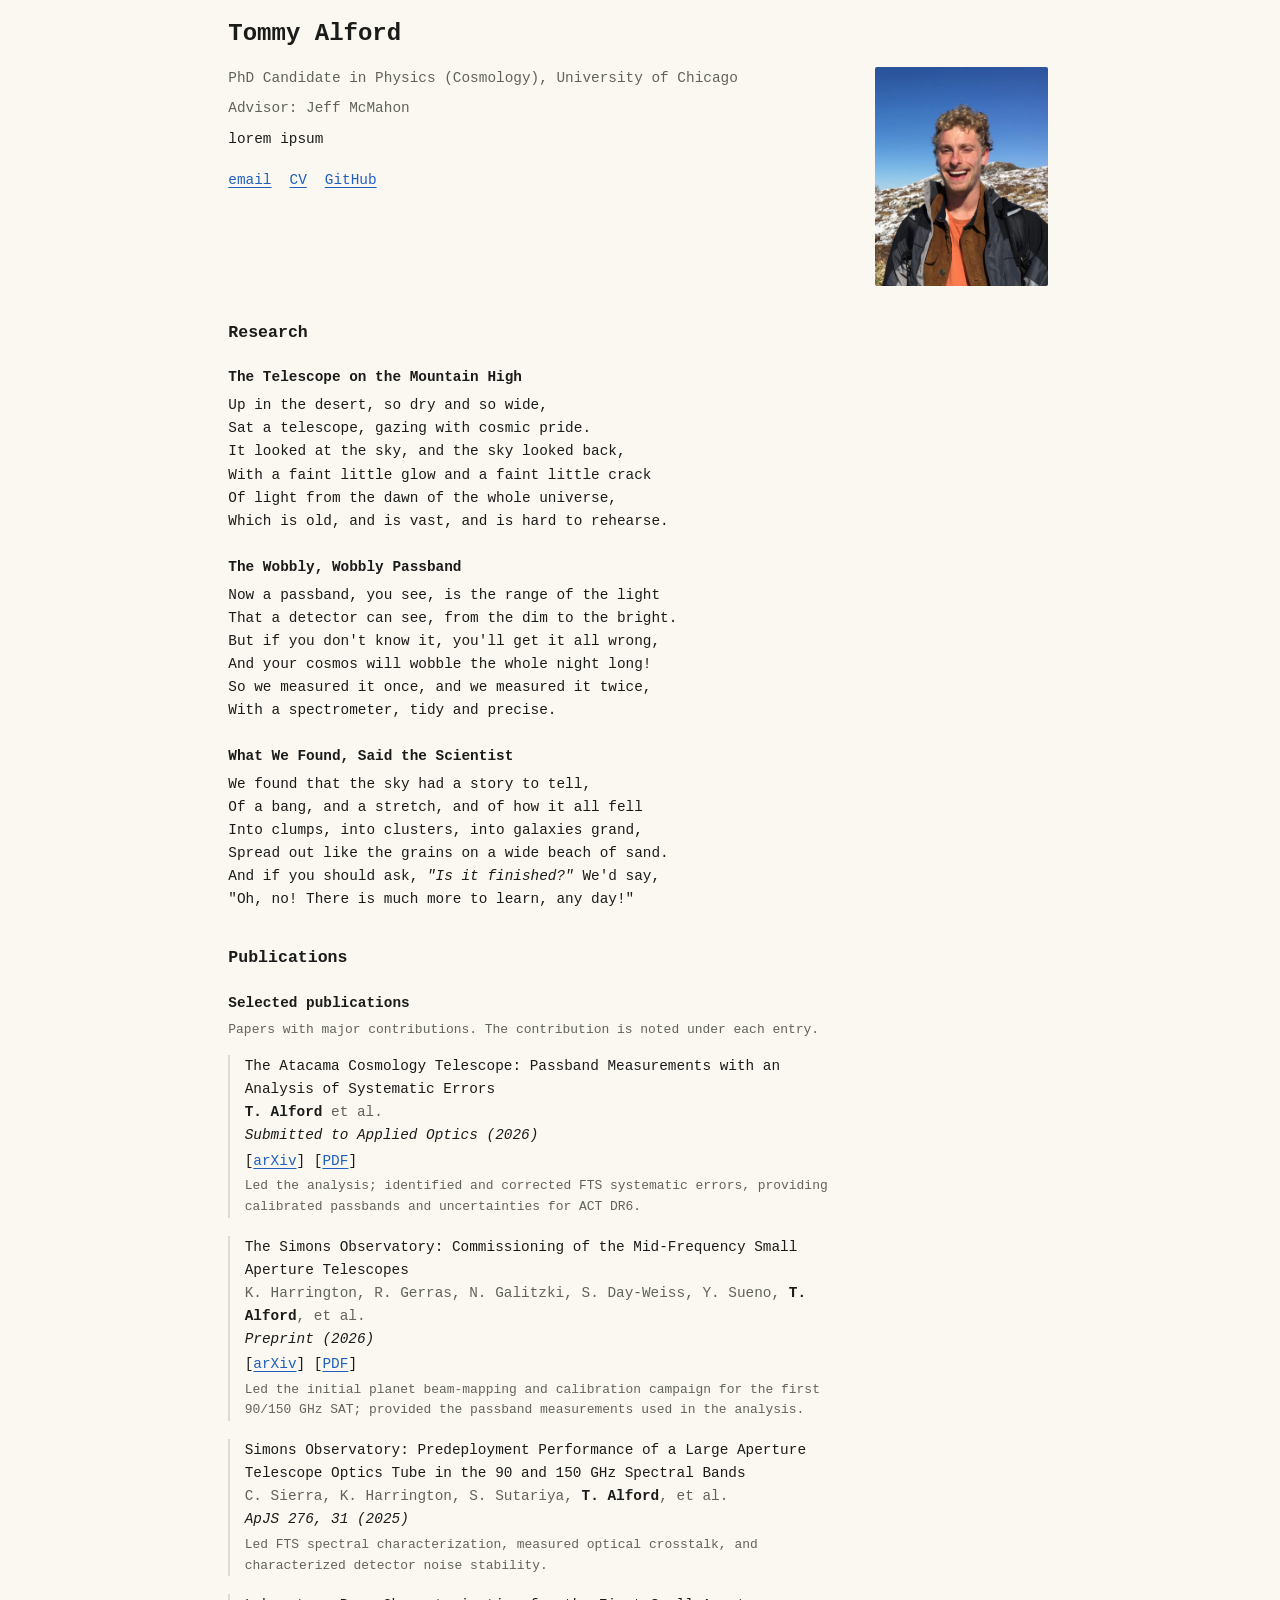
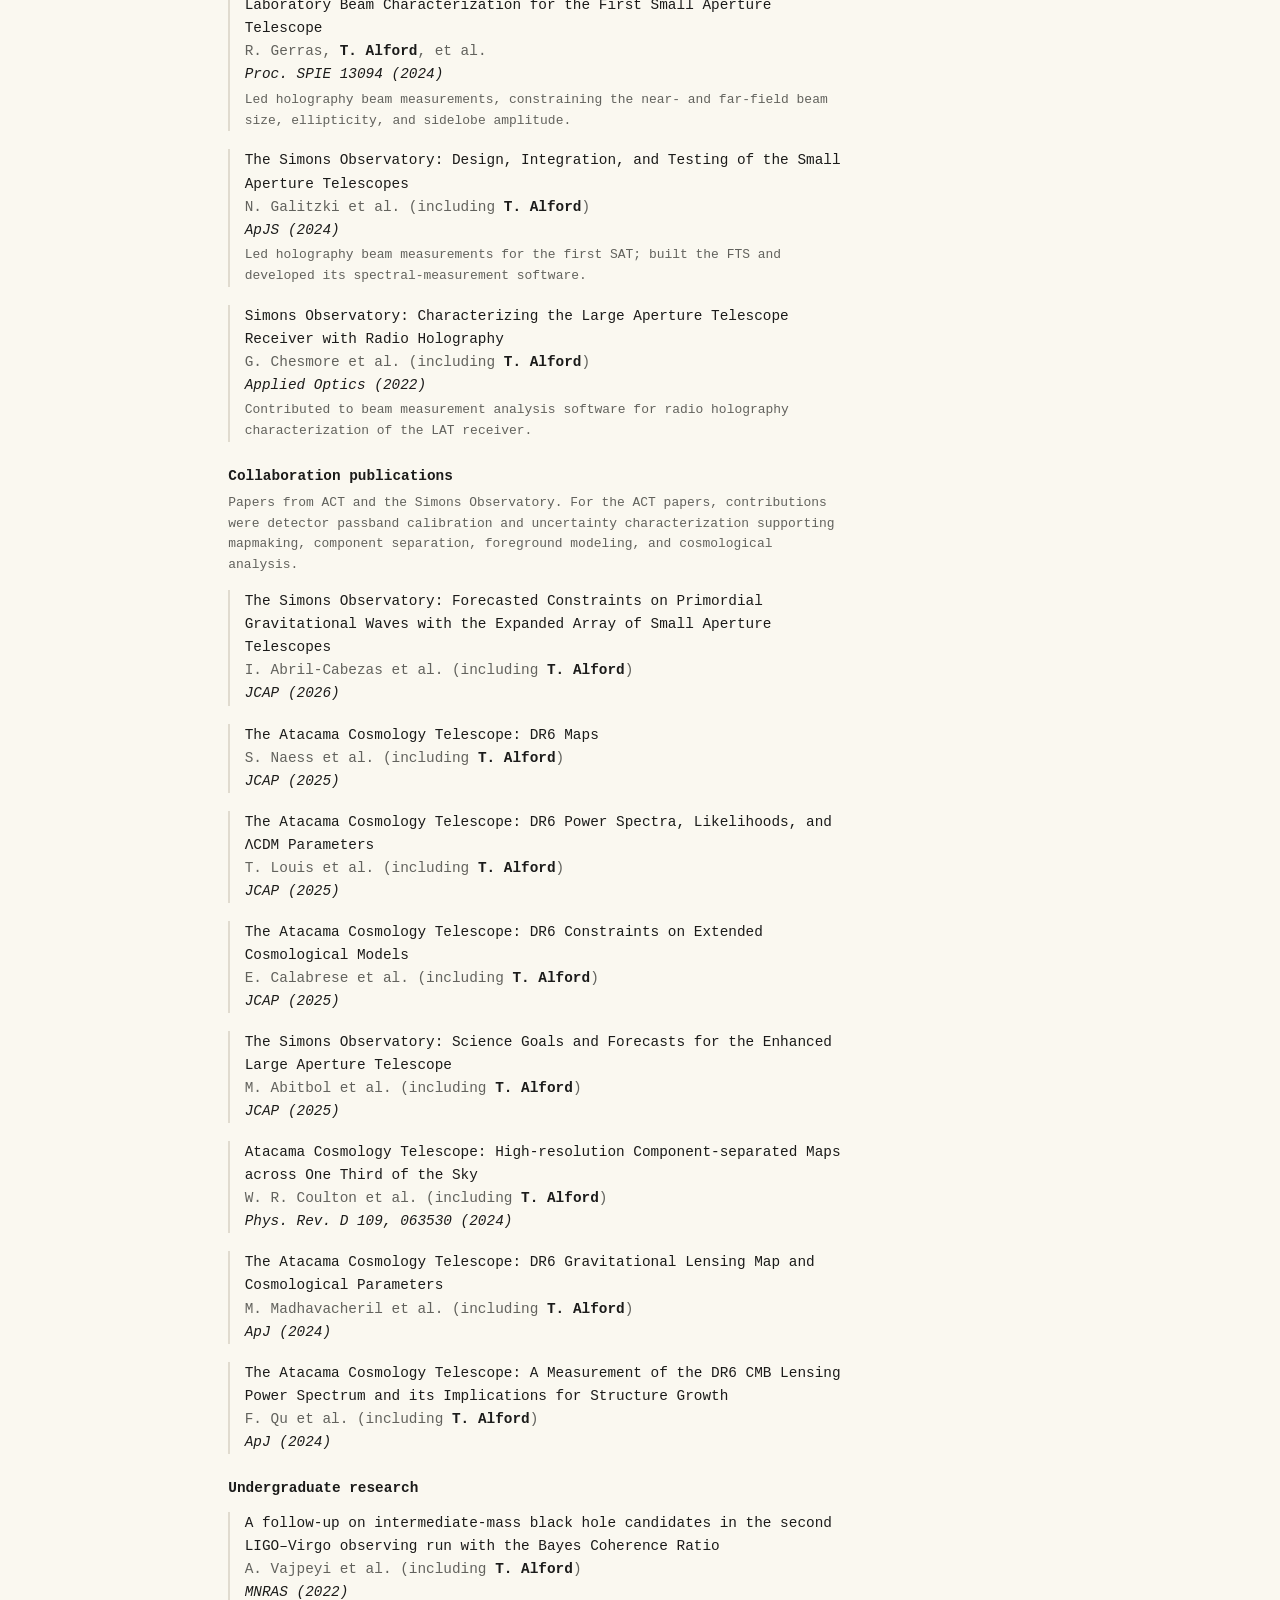
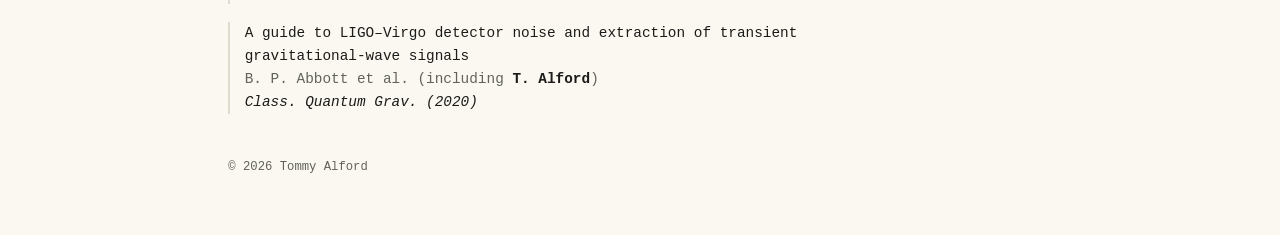
==== commit b9984af7: "Cache-bust favicon URL so browsers pick up the new icon Co-Authored-By: Claude <noreply@anthropic.co" ====
--- a/index.html
+++ b/index.html
@@ -6,7 +6,7 @@
   <title>Tommy Alford</title>
   <meta name="description" content="Tommy Alford, PhD student in physics (cosmology) at the University of Chicago.">
   <meta name="color-scheme" content="light">
-  <link rel="icon" href="assets/favicon.svg" type="image/svg+xml">
+  <link rel="icon" href="assets/favicon.svg?v=2" type="image/svg+xml">
   <link rel="stylesheet" href="assets/style.css">
 </head>
 <body>
--- a/assets/style.css
+++ b/assets/style.css
@@ -1,10 +1,10 @@
 :root {
   color-scheme: light;
-  --bg: #fbfbf9;
+  --bg: #faf8f0;
   --fg: #1b1b1a;
   --muted: #62625d;
   --accent: #1f5fbf;
-  --rule: #dcdcd5;
+  --rule: #e0dbcf;
   --font: Menlo, ui-monospace, SFMono-Regular, Consolas, "Liberation Mono", monospace;
 }
 
